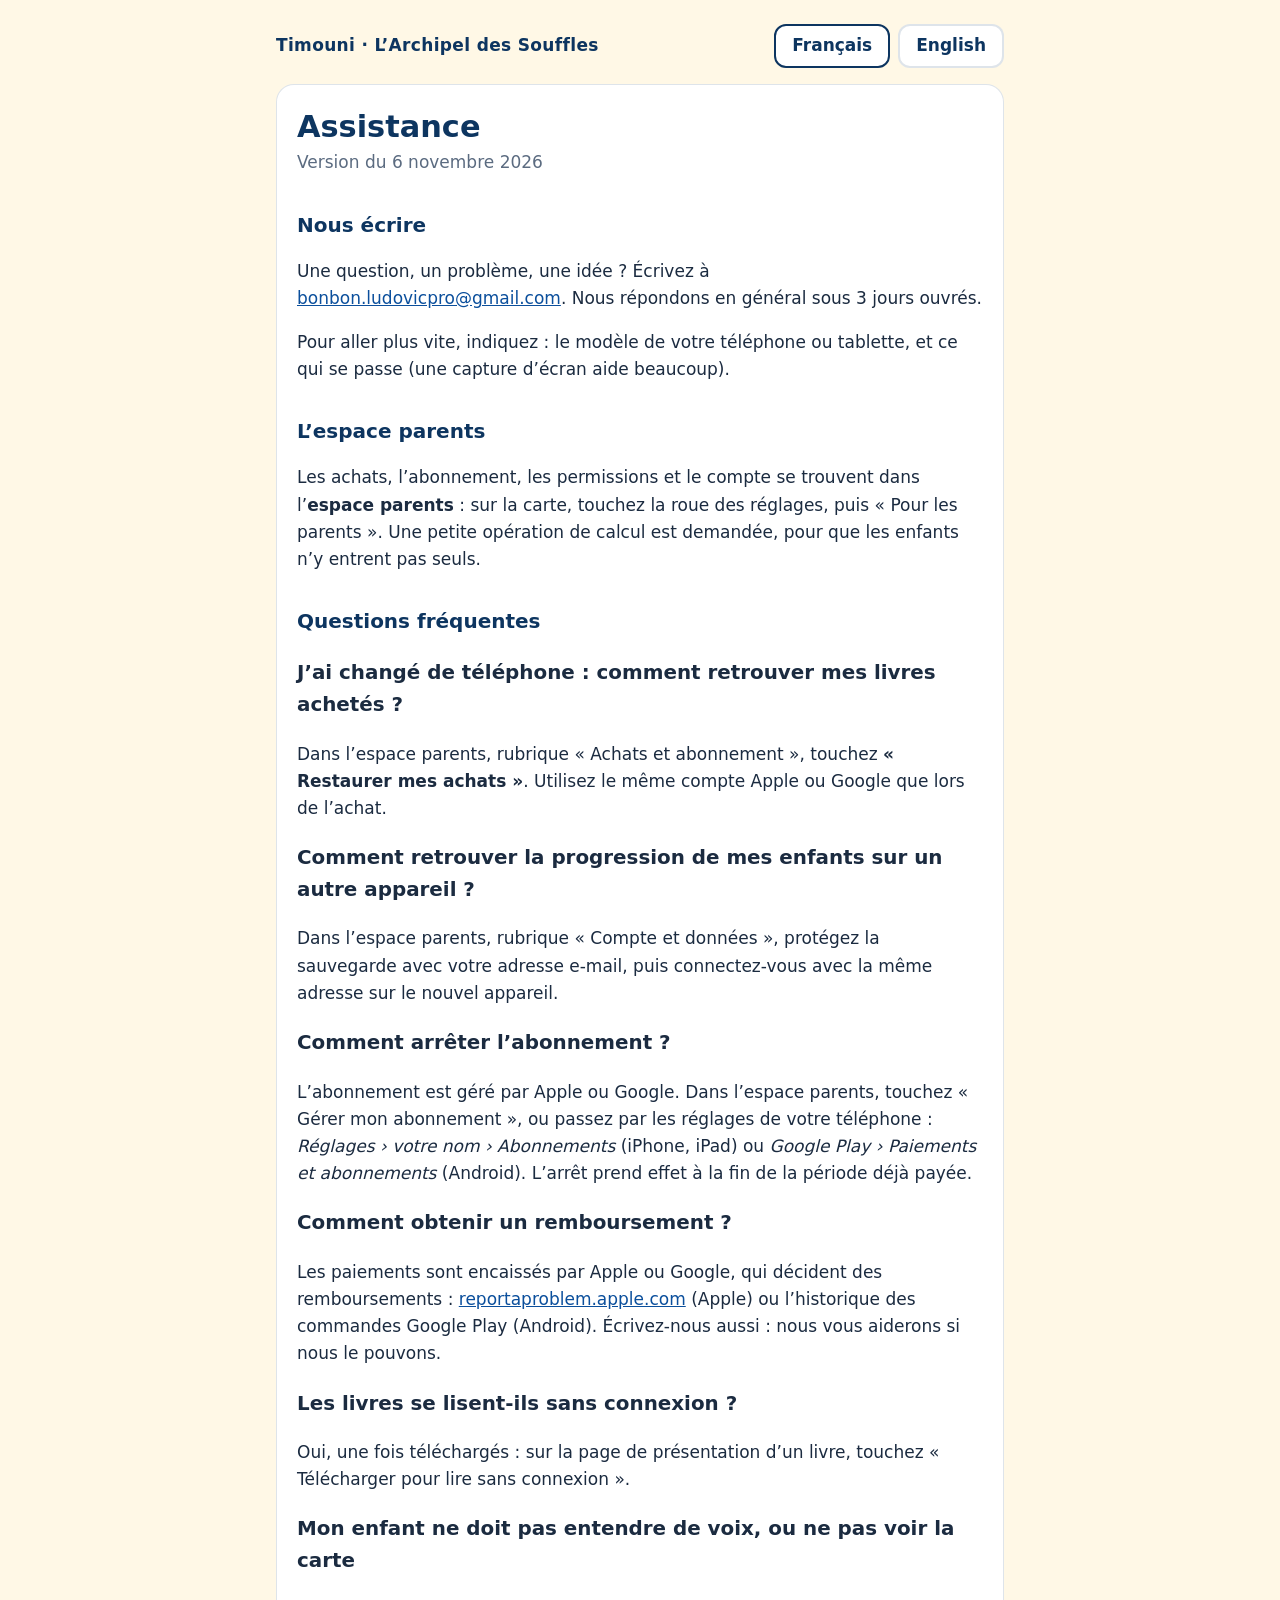
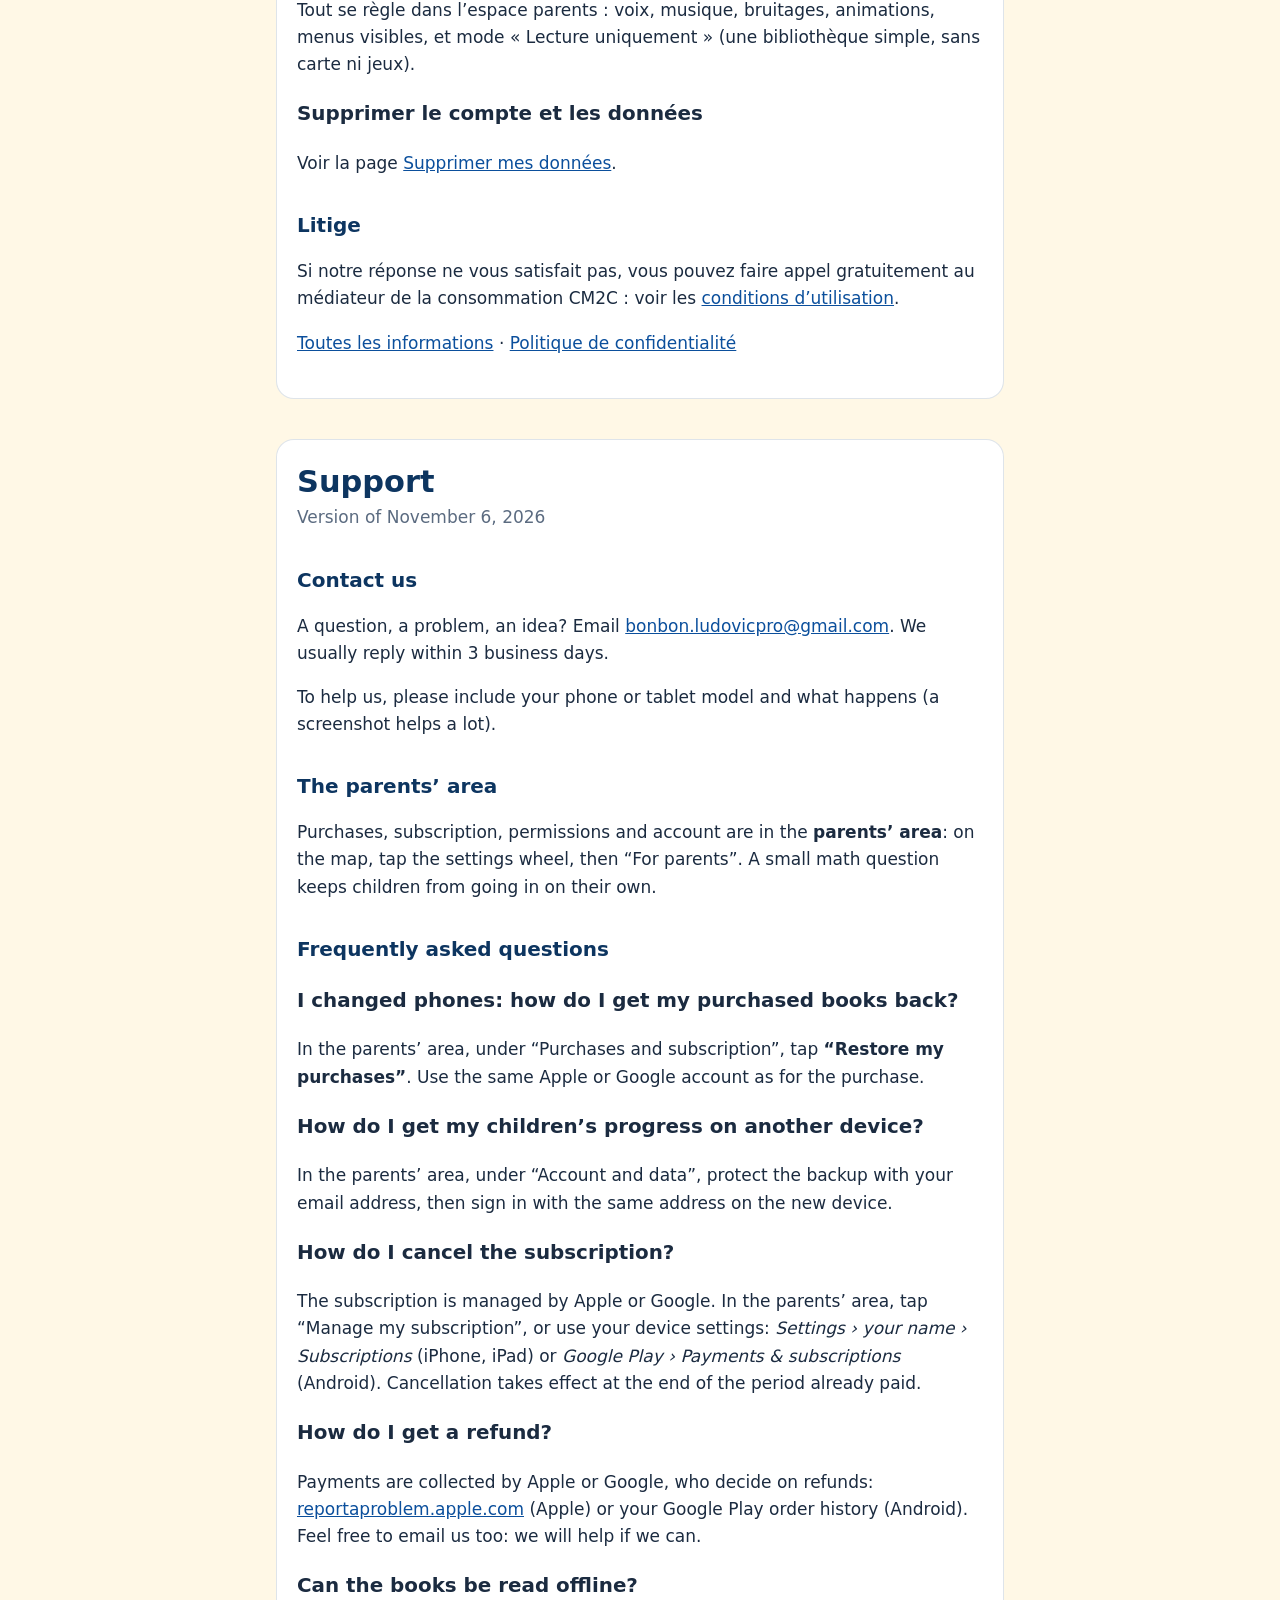
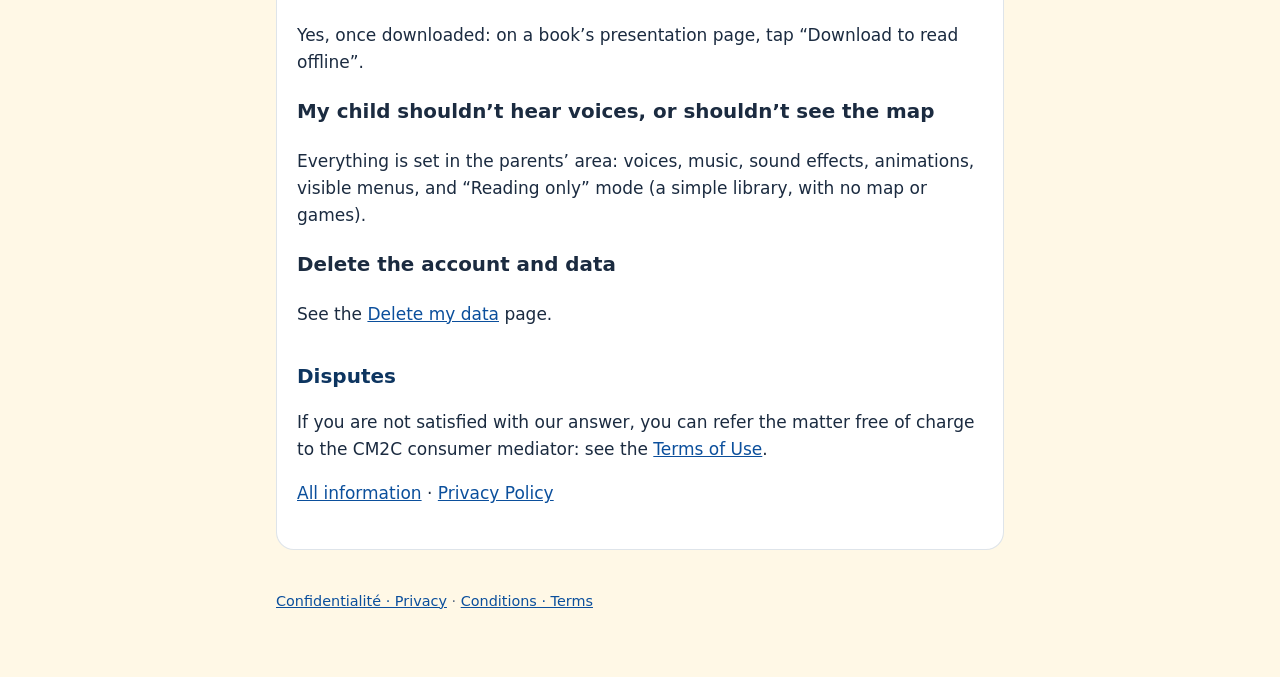
==== assistance.html @ 4de86e2d "Pages Assistance et Supprimer mes données (demandées par les stores) Co-Authored-By: Claude Opus 5.5" ====
<!doctype html>
<html lang="fr">
<head>
<meta charset="utf-8">
<meta name="viewport" content="width=device-width,initial-scale=1">
<title>Assistance — Timouni</title>
<meta name="description" content="Aide et contact pour l’application Timouni (L’Archipel des Souffles / The Whispering Isles).">
<link rel="stylesheet" href="legal.css">
</head>
<body>
<main>
<header>
  <span class="marque">Timouni · L’Archipel des Souffles</span>
  <nav class="langues" aria-label="Langue / Language">
    <a href="#fr" aria-current="true" lang="fr">Français</a>
    <a href="#en" lang="en">English</a>
  </nav>
</header>

<!-- ======================================================================= FRANÇAIS -->
<section class="langue" id="fr" lang="fr">
<h1>Assistance</h1>
<p class="maj">Version du 6 novembre 2026</p>

<h2>Nous écrire</h2>
<p>Une question, un problème, une idée ? Écrivez à <a href="mailto:bonbon.ludovicpro@gmail.com?subject=Timouni%20%E2%80%94%20assistance">bonbon.ludovicpro@gmail.com</a>. Nous répondons en général sous 3 jours ouvrés.</p>
<p>Pour aller plus vite, indiquez : le modèle de votre téléphone ou tablette, et ce qui se passe (une capture d’écran aide beaucoup).</p>

<h2>L’espace parents</h2>
<p>Les achats, l’abonnement, les permissions et le compte se trouvent dans l’<strong>espace parents</strong> : sur la carte, touchez la roue des réglages, puis « Pour les parents ». Une petite opération de calcul est demandée, pour que les enfants n’y entrent pas seuls.</p>

<h2>Questions fréquentes</h2>
<h3>J’ai changé de téléphone : comment retrouver mes livres achetés ?</h3>
<p>Dans l’espace parents, rubrique « Achats et abonnement », touchez <strong>« Restaurer mes achats »</strong>. Utilisez le même compte Apple ou Google que lors de l’achat.</p>
<h3>Comment retrouver la progression de mes enfants sur un autre appareil ?</h3>
<p>Dans l’espace parents, rubrique « Compte et données », protégez la sauvegarde avec votre adresse e-mail, puis connectez-vous avec la même adresse sur le nouvel appareil.</p>
<h3>Comment arrêter l’abonnement ?</h3>
<p>L’abonnement est géré par Apple ou Google. Dans l’espace parents, touchez « Gérer mon abonnement », ou passez par les réglages de votre téléphone : <em>Réglages › votre nom › Abonnements</em> (iPhone, iPad) ou <em>Google Play › Paiements et abonnements</em> (Android). L’arrêt prend effet à la fin de la période déjà payée.</p>
<h3>Comment obtenir un remboursement ?</h3>
<p>Les paiements sont encaissés par Apple ou Google, qui décident des remboursements : <a href="https://reportaproblem.apple.com">reportaproblem.apple.com</a> (Apple) ou l’historique des commandes Google Play (Android). Écrivez-nous aussi : nous vous aiderons si nous le pouvons.</p>
<h3>Les livres se lisent-ils sans connexion ?</h3>
<p>Oui, une fois téléchargés : sur la page de présentation d’un livre, touchez « Télécharger pour lire sans connexion ».</p>
<h3>Mon enfant ne doit pas entendre de voix, ou ne pas voir la carte</h3>
<p>Tout se règle dans l’espace parents : voix, musique, bruitages, animations, menus visibles, et mode « Lecture uniquement » (une bibliothèque simple, sans carte ni jeux).</p>
<h3>Supprimer le compte et les données</h3>
<p>Voir la page <a href="suppression.html#fr">Supprimer mes données</a>.</p>

<h2>Litige</h2>
<p>Si notre réponse ne vous satisfait pas, vous pouvez faire appel gratuitement au médiateur de la consommation CM2C : voir les <a href="conditions.html#fr">conditions d’utilisation</a>.</p>
<p><a href="index.html">Toutes les informations</a> · <a href="confidentialite.html#fr">Politique de confidentialité</a></p>
</section>

<!-- ======================================================================= ENGLISH -->
<section class="langue" id="en" lang="en">
<h1>Support</h1>
<p class="maj">Version of November 6, 2026</p>

<h2>Contact us</h2>
<p>A question, a problem, an idea? Email <a href="mailto:bonbon.ludovicpro@gmail.com?subject=Timouni%20support">bonbon.ludovicpro@gmail.com</a>. We usually reply within 3 business days.</p>
<p>To help us, please include your phone or tablet model and what happens (a screenshot helps a lot).</p>

<h2>The parents’ area</h2>
<p>Purchases, subscription, permissions and account are in the <strong>parents’ area</strong>: on the map, tap the settings wheel, then “For parents”. A small math question keeps children from going in on their own.</p>

<h2>Frequently asked questions</h2>
<h3>I changed phones: how do I get my purchased books back?</h3>
<p>In the parents’ area, under “Purchases and subscription”, tap <strong>“Restore my purchases”</strong>. Use the same Apple or Google account as for the purchase.</p>
<h3>How do I get my children’s progress on another device?</h3>
<p>In the parents’ area, under “Account and data”, protect the backup with your email address, then sign in with the same address on the new device.</p>
<h3>How do I cancel the subscription?</h3>
<p>The subscription is managed by Apple or Google. In the parents’ area, tap “Manage my subscription”, or use your device settings: <em>Settings › your name › Subscriptions</em> (iPhone, iPad) or <em>Google Play › Payments &amp; subscriptions</em> (Android). Cancellation takes effect at the end of the period already paid.</p>
<h3>How do I get a refund?</h3>
<p>Payments are collected by Apple or Google, who decide on refunds: <a href="https://reportaproblem.apple.com">reportaproblem.apple.com</a> (Apple) or your Google Play order history (Android). Feel free to email us too: we will help if we can.</p>
<h3>Can the books be read offline?</h3>
<p>Yes, once downloaded: on a book’s presentation page, tap “Download to read offline”.</p>
<h3>My child shouldn’t hear voices, or shouldn’t see the map</h3>
<p>Everything is set in the parents’ area: voices, music, sound effects, animations, visible menus, and “Reading only” mode (a simple library, with no map or games).</p>
<h3>Delete the account and data</h3>
<p>See the <a href="suppression.html#en">Delete my data</a> page.</p>

<h2>Disputes</h2>
<p>If you are not satisfied with our answer, you can refer the matter free of charge to the CM2C consumer mediator: see the <a href="conditions.html#en">Terms of Use</a>.</p>
<p><a href="index.html">All information</a> · <a href="confidentialite.html#en">Privacy Policy</a></p>
</section>

<footer><a href="confidentialite.html">Confidentialité · Privacy</a> · <a href="conditions.html">Conditions · Terms</a></footer>
</main>
</body>
</html>
---- legal.css ----
:root{--fond:#fff8e6;--texte:#1b2b40;--titre:#0d3560;--doux:#5b6b80;--accent:#ffc94a;--carte:#ffffff;--trait:#0d356022;--lien:#0b4f9c;--a-completer:#fff0b3}
@media (prefers-color-scheme:dark){:root{--fond:#0f1b2b;--texte:#e8edf4;--titre:#ffd77a;--doux:#a7b4c6;--carte:#16263b;--trait:#ffffff22;--lien:#8cc4ff;--a-completer:#5a4a10}}
*{box-sizing:border-box}
html{-webkit-text-size-adjust:100%}
body{margin:0;background:var(--fond);color:var(--texte);font:17px/1.6 system-ui,-apple-system,"Segoe UI",Roboto,sans-serif}
main{max-width:760px;margin:0 auto;padding:24px 16px 64px}
header{display:flex;flex-wrap:wrap;align-items:center;justify-content:space-between;gap:12px;margin-bottom:8px}
.marque{font-weight:800;color:var(--titre);letter-spacing:.02em}
nav.langues{display:flex;gap:8px}
nav.langues a{display:inline-flex;align-items:center;min-height:44px;padding:0 16px;border-radius:12px;border:2px solid var(--trait);background:var(--carte);color:var(--titre);font-weight:700;text-decoration:none}
nav.langues a[aria-current="true"]{border-color:var(--titre)}
h1{color:var(--titre);font-size:1.9rem;line-height:1.2;margin:16px 0 4px}
h2{color:var(--titre);font-size:1.25rem;margin:32px 0 8px}
.maj{color:var(--doux);margin:0 0 24px}
section.langue{background:var(--carte);border:1px solid var(--trait);border-radius:18px;padding:8px 20px 24px;margin-top:16px}
section.langue+section.langue{margin-top:40px}
ul{padding-left:1.2em}
li{margin:4px 0}
a{color:var(--lien)}
.a-completer{background:var(--a-completer);padding:0 4px;border-radius:4px;font-weight:700}
table{width:100%;border-collapse:collapse;margin:8px 0;font-size:.95rem}
th,td{text-align:left;vertical-align:top;padding:8px;border-bottom:1px solid var(--trait)}
th{color:var(--titre)}
.tableau{overflow-x:auto}
footer{margin-top:40px;color:var(--doux);font-size:.9rem}
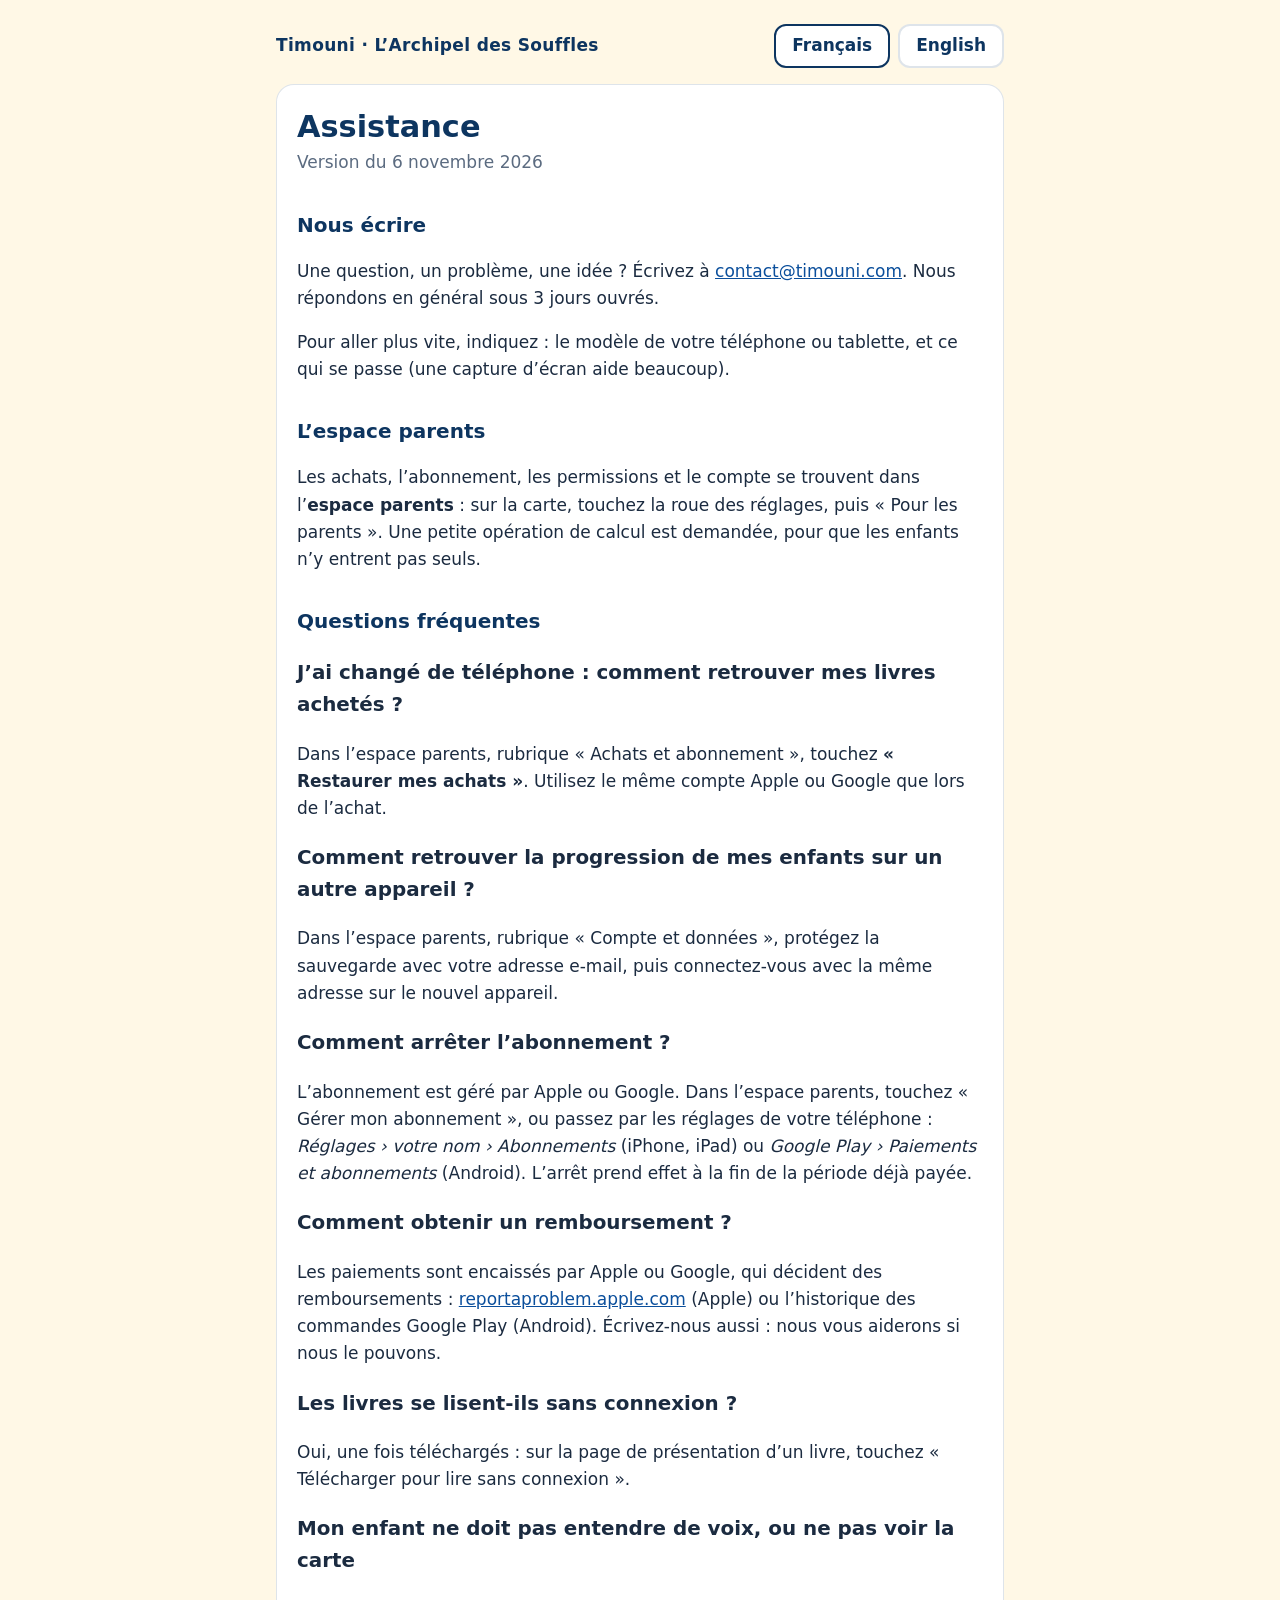
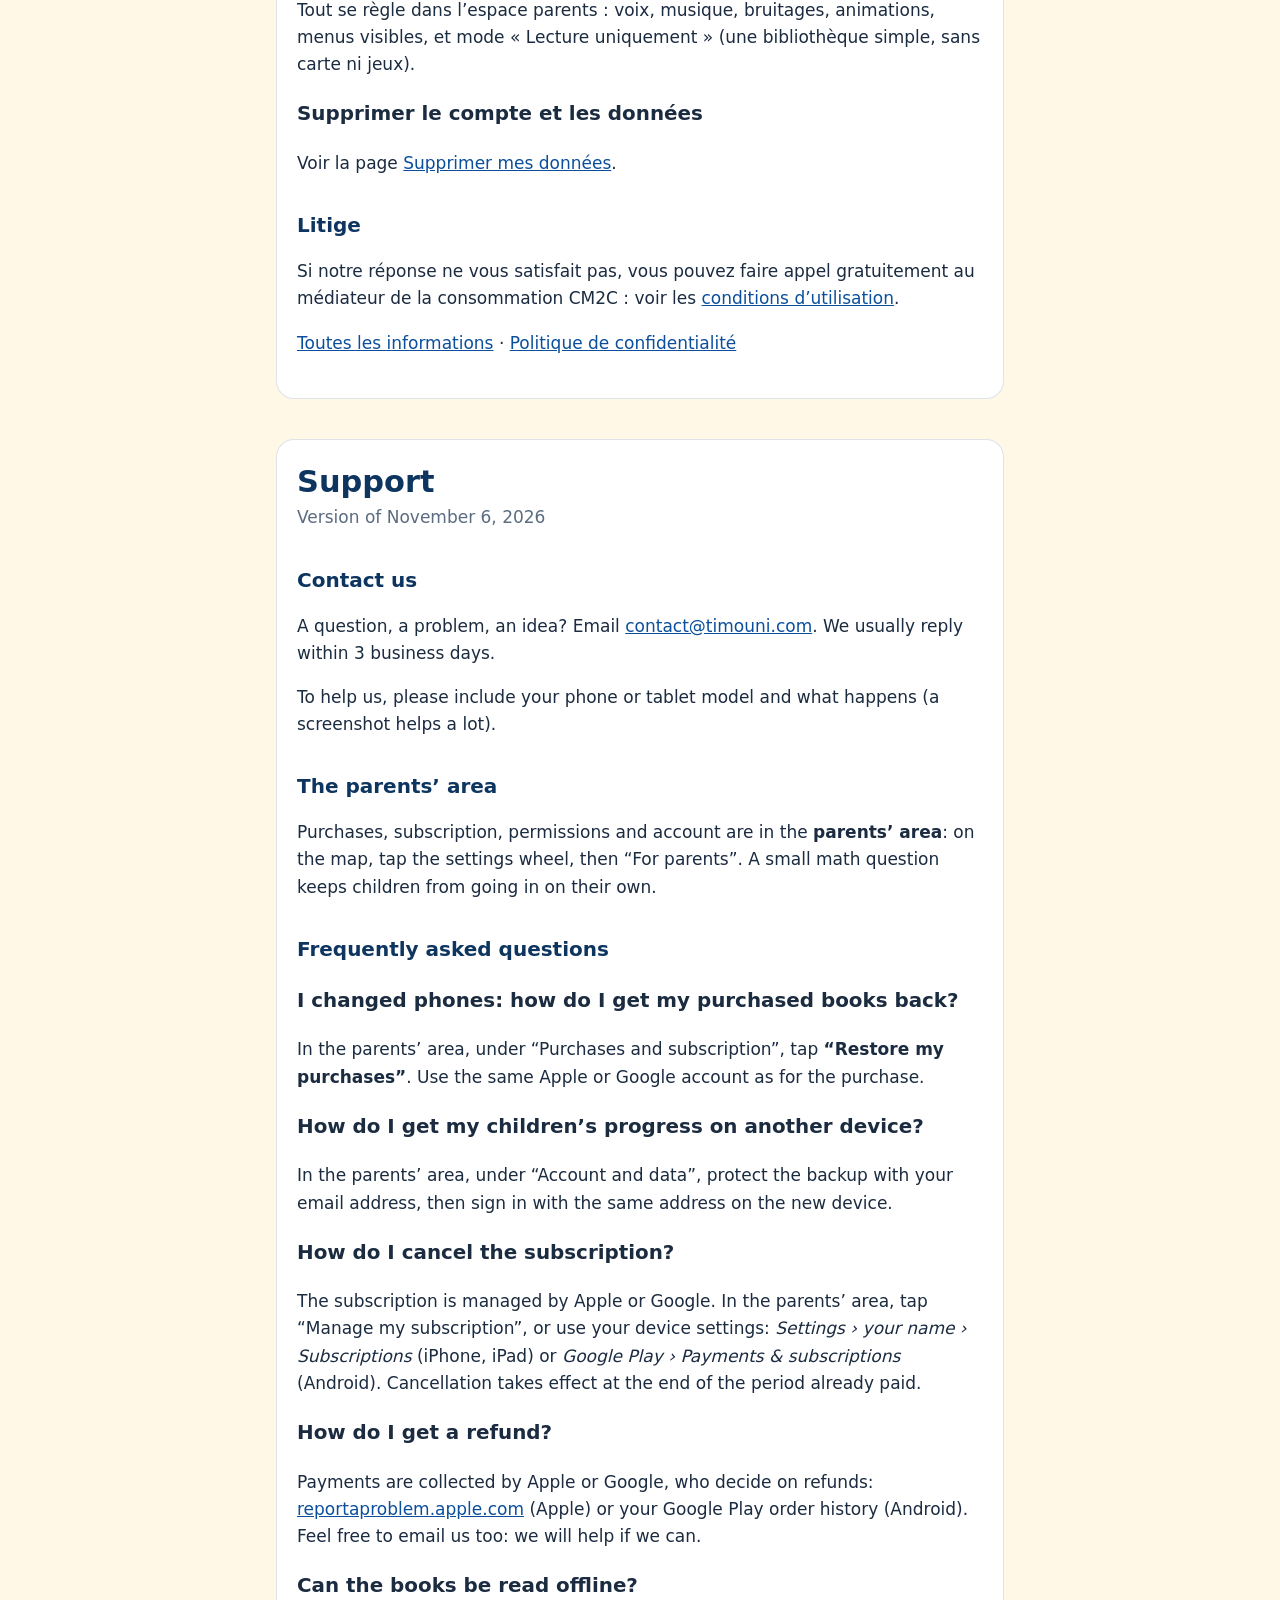
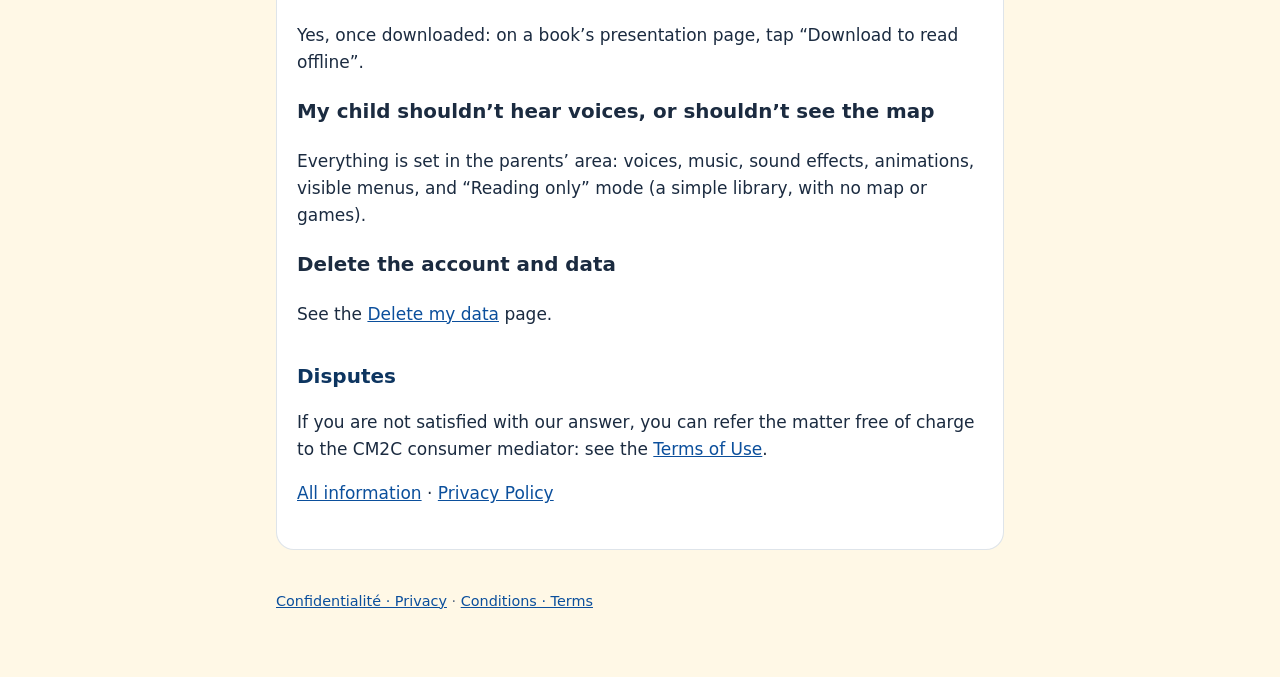
==== commit b74213f2: "Adresse de contact contact@timouni.com et ajout de Brevo (envoi des e-mails) Co-Authored-By: Claude " ====
--- a/assistance.html
+++ b/assistance.html
@@ -23,7 +23,7 @@
 <p class="maj">Version du 6 novembre 2026</p>
 
 <h2>Nous écrire</h2>
-<p>Une question, un problème, une idée ? Écrivez à <a href="mailto:bonbon.ludovicpro@gmail.com?subject=Timouni%20%E2%80%94%20assistance">bonbon.ludovicpro@gmail.com</a>. Nous répondons en général sous 3 jours ouvrés.</p>
+<p>Une question, un problème, une idée ? Écrivez à <a href="mailto:contact@timouni.com?subject=Timouni%20%E2%80%94%20assistance">contact@timouni.com</a>. Nous répondons en général sous 3 jours ouvrés.</p>
 <p>Pour aller plus vite, indiquez : le modèle de votre téléphone ou tablette, et ce qui se passe (une capture d’écran aide beaucoup).</p>
 
 <h2>L’espace parents</h2>
@@ -56,7 +56,7 @@
 <p class="maj">Version of November 6, 2026</p>
 
 <h2>Contact us</h2>
-<p>A question, a problem, an idea? Email <a href="mailto:bonbon.ludovicpro@gmail.com?subject=Timouni%20support">bonbon.ludovicpro@gmail.com</a>. We usually reply within 3 business days.</p>
+<p>A question, a problem, an idea? Email <a href="mailto:contact@timouni.com?subject=Timouni%20support">contact@timouni.com</a>. We usually reply within 3 business days.</p>
 <p>To help us, please include your phone or tablet model and what happens (a screenshot helps a lot).</p>
 
 <h2>The parents’ area</h2>
